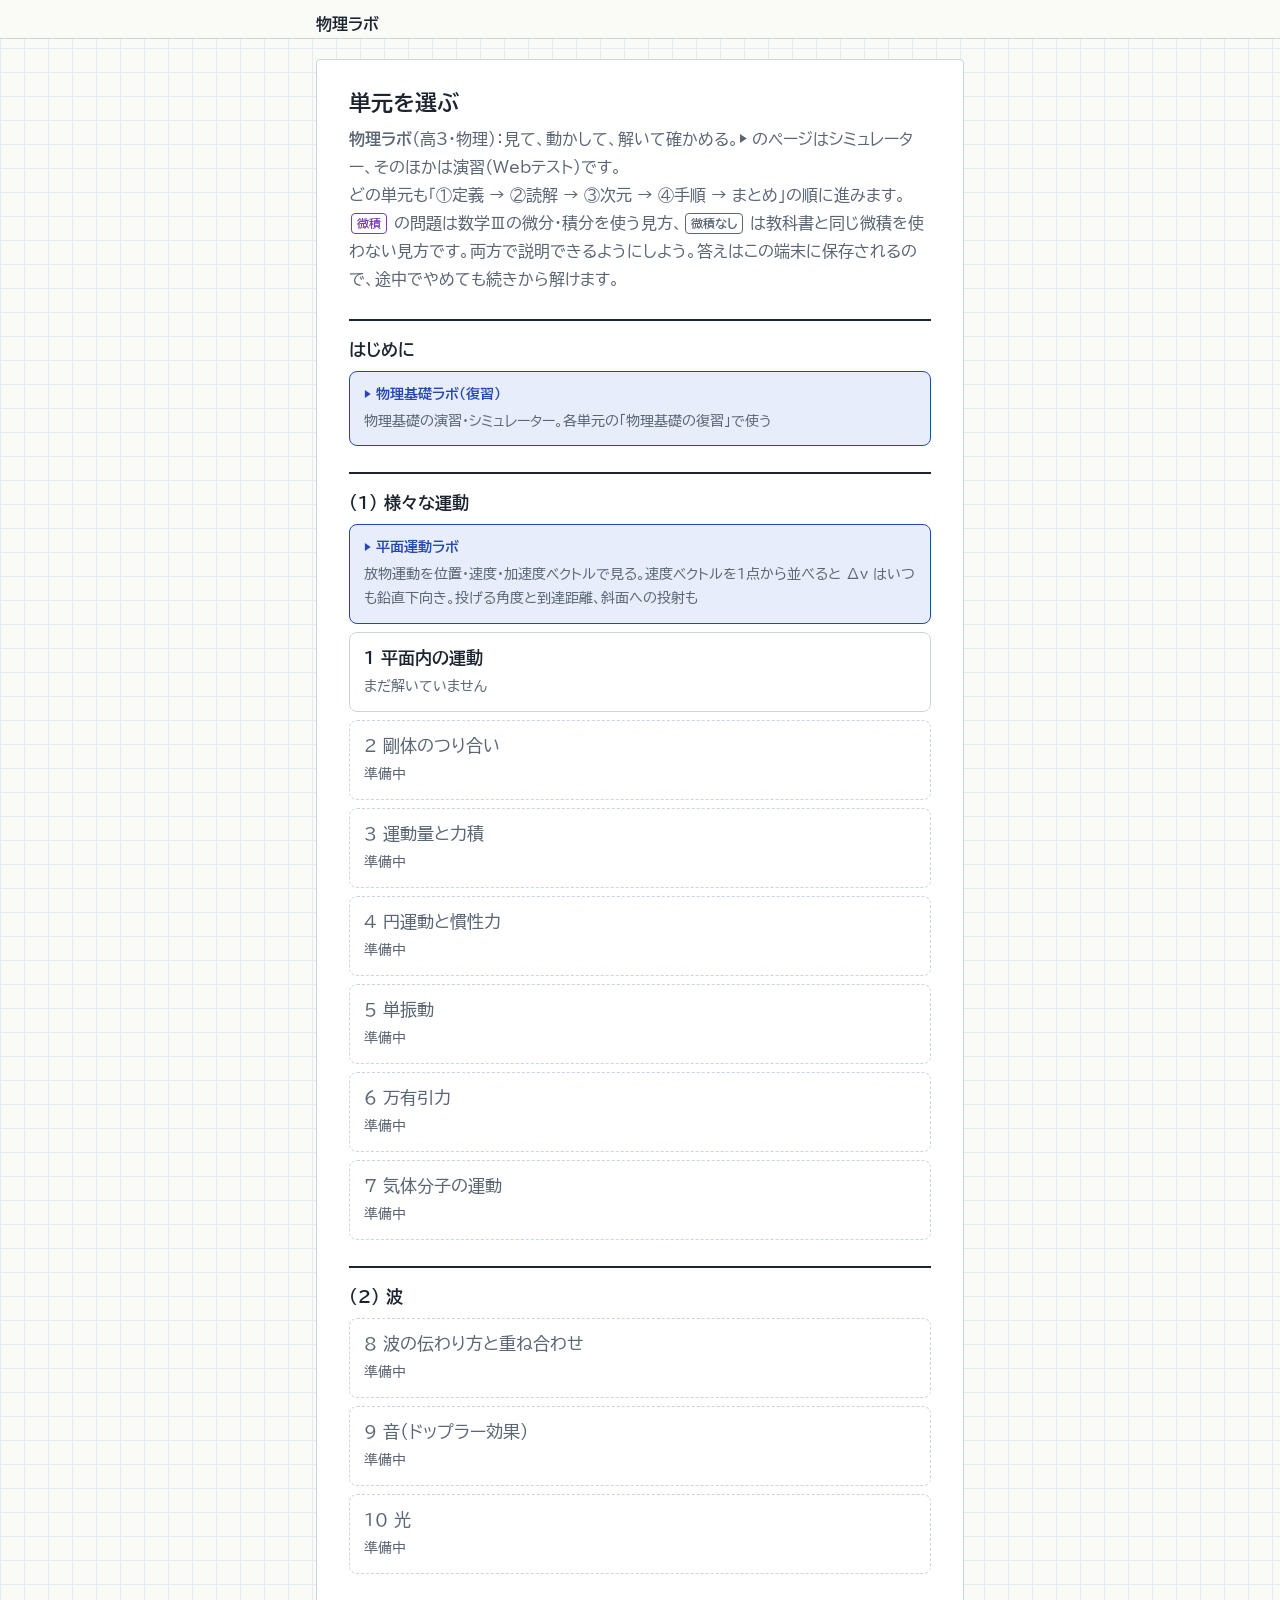
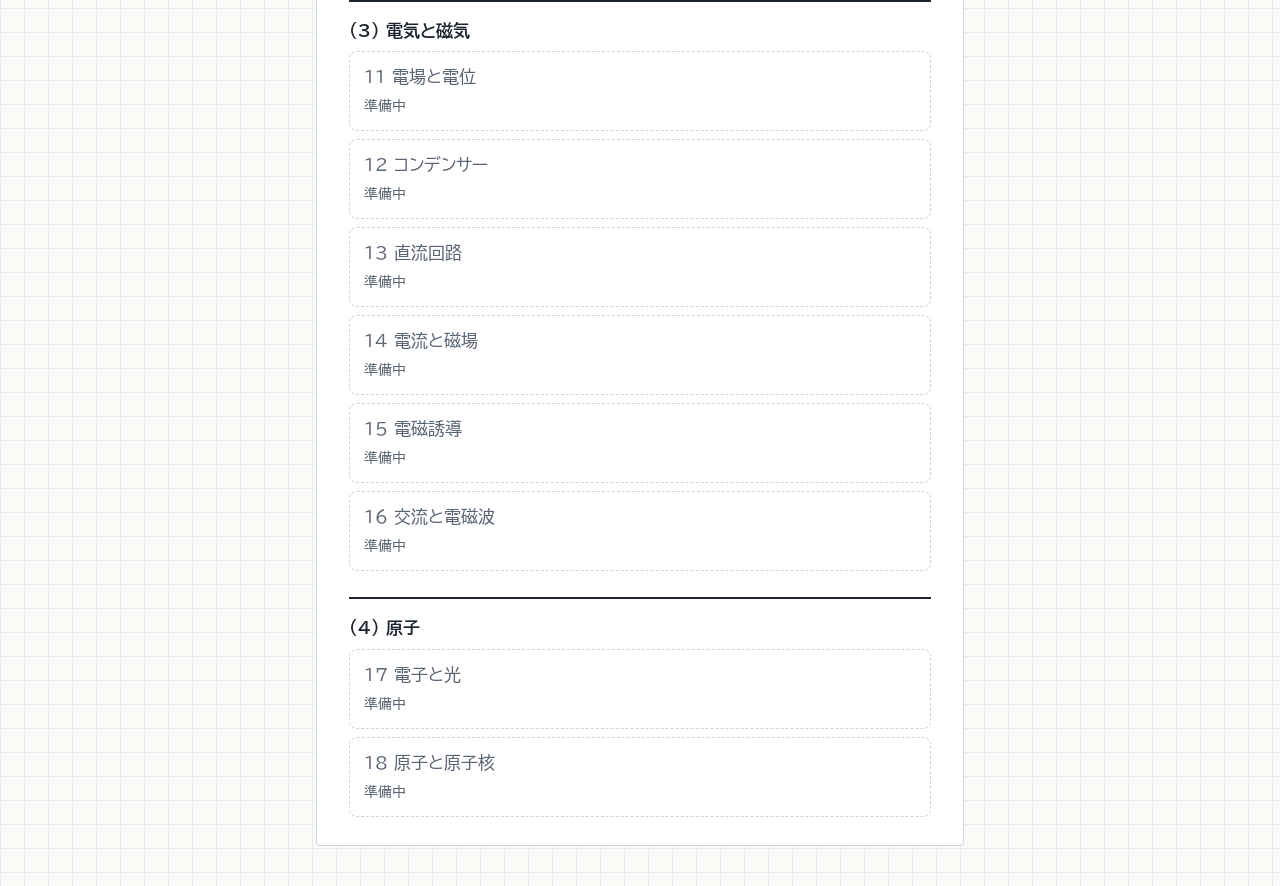
==== index.html @ bb5f7d7b "物理ラボの骨組みと単元1「平面内の運動」・平面運動ラボを追加 Co-Authored-By: Claude Opus 5.5 <noreply@anthropic.com> Claude-Sessio" ====
<!DOCTYPE html>
<html lang="ja">
<head>
<meta charset="UTF-8">
<meta name="viewport" content="width=device-width, initial-scale=1, viewport-fit=cover">
<title>物理ラボ</title>
<link rel="icon" href="data:image/svg+xml,<svg xmlns='http://www.w3.org/2000/svg' viewBox='0 0 100 100'><text y='.9em' font-size='90'>🪐</text></svg>">
<link rel="preconnect" href="https://fonts.googleapis.com">
<link rel="preconnect" href="https://fonts.gstatic.com" crossorigin>
<link href="https://fonts.googleapis.com/css2?family=BIZ+UDPGothic:wght@400;700&family=Klee+One:wght@600&display=swap" rel="stylesheet">
<link rel="stylesheet" href="css/style.css">
</head>
<body>
<header class="top">
  <div class="top-inner">
    <div class="title-row">
      <a href="#/" class="home" id="homeLink">物理ラボ</a>
      <span class="score-mini" id="scoreMini"></span>
    </div>
    <div id="unitBar" hidden>
      <h1 id="unitTitle"></h1>
      <div class="progress" aria-hidden="true"><span id="progBar"></span></div>
      <nav class="tabs" id="tabs" role="tablist" aria-label="単元の層"></nav>
    </div>
  </div>
</header>
<main id="main"><p class="loading">読み込み中…</p></main>

<!-- 単元の一覧（単元を追加したらここに1行書く） -->
<script src="js/index.js"></script>
<!-- アプリ本体（通常は編集不要） -->
<script src="js/app.js"></script>
</body>
</html>
---- css/style.css ----
/* Ω（オーム）だけは端末のフォントで表示する（Web フォントでは Ω が別の字に化けることがあるため） */
@font-face{font-family:"OhmFix";font-weight:400;src:local("Segoe UI"),local("SegoeUI"),local("Meiryo"),local("Yu Gothic UI"),local("Hiragino Sans W3"),local("HiraginoSans-W3"),local("Helvetica Neue"),local("Roboto"),local("Arial"),local("ArialMT");unicode-range:U+03A9,U+2126}
@font-face{font-family:"OhmFix";font-weight:700;src:local("Segoe UI Bold"),local("SegoeUI-Bold"),local("Meiryo Bold"),local("Meiryo-Bold"),local("Yu Gothic UI Bold"),local("Hiragino Sans W6"),local("HiraginoSans-W6"),local("Helvetica Neue Bold"),local("Roboto Bold"),local("Roboto-Bold"),local("Arial Bold"),local("Arial-BoldMT");unicode-range:U+03A9,U+2126}
:root{
  --paper:#FAFBF7; --grid:#E4EBF1; --ink:#1C2430; --muted:#5B6675;
  --blue:#2447B3; --blue-soft:#E7EDFB; --red:#CF2A2A; --red-soft:#FCECEA;
  --line:#CBD5DF; --sheet:#FFFFFF; --btn:#2447B3;
  --body:"OhmFix","BIZ UDPGothic","Hiragino Kaku Gothic ProN","Hiragino Sans","Yu Gothic UI","Meiryo",system-ui,sans-serif;
  --pen:"Klee One","Hiragino Maru Gothic ProN","Yu Gothic",cursive;
  box-sizing:border-box;
  padding-top:env(safe-area-inset-top,0px);
  padding-bottom:env(safe-area-inset-bottom,0px);
}
@media (prefers-color-scheme:dark){
  :root:not([data-theme="light"]){
    --paper:#121821; --grid:#1B2430; --ink:#E4E9F0; --muted:#9AA6B5;
    --blue:#93AAFF; --blue-soft:#1F2B4B; --red:#FF7A70; --red-soft:#3A2022;
    --line:#2F3B49; --sheet:#18202B; --btn:#3A5BD0;
  }
}
:root[data-theme="dark"]{
  --paper:#121821; --grid:#1B2430; --ink:#E4E9F0; --muted:#9AA6B5;
  --blue:#93AAFF; --blue-soft:#1F2B4B; --red:#FF7A70; --red-soft:#3A2022;
  --line:#2F3B49; --sheet:#18202B; --btn:#3A5BD0;
}
html{scroll-padding-top:calc(env(safe-area-inset-top,0px) + 110px)}
*,*::before,*::after{box-sizing:inherit}
body{
  margin:0; color:var(--ink); font-family:var(--body); font-size:17px; line-height:1.75;
  background-color:var(--paper);
  background-image:
    linear-gradient(var(--grid) 1px,transparent 1px),
    linear-gradient(90deg,var(--grid) 1px,transparent 1px);
  background-size:24px 24px;
  -webkit-text-size-adjust:100%;
}
button,select,input,textarea{font:inherit;color:inherit}
button{-webkit-appearance:none;appearance:none}
button:disabled,input:disabled,textarea:disabled{opacity:1;color:var(--ink);-webkit-text-fill-color:var(--ink)}
.opt.wrongpick:disabled{color:var(--muted);-webkit-text-fill-color:var(--muted)}
:focus-visible{outline:3px solid var(--blue);outline-offset:2px}

/* header */
.top{
  position:sticky; top:env(safe-area-inset-top,0px); z-index:10;
  background:var(--paper); border-bottom:1px solid var(--line);
}
.top-inner{max-width:680px;margin:0 auto;padding:10px 16px 0}
.title-row{display:flex;align-items:baseline;justify-content:space-between;gap:12px}
h1{font-size:19px;margin:2px 0 0;line-height:1.4}
.home{font-weight:700;color:var(--ink);text-decoration:none;font-size:16px}
.in-unit .home{color:var(--blue);font-weight:400;font-size:14px}
.score-mini{font-size:14px;color:var(--muted);white-space:nowrap}
.progress{height:4px;background:var(--line);border-radius:2px;margin:8px 0 0;overflow:hidden}
.progress span{display:block;height:100%;background:var(--blue);width:0;transition:width .3s}
.tabs{display:flex;gap:4px;overflow-x:auto;padding:8px 0 0;scrollbar-width:none}
.tabs::-webkit-scrollbar{display:none}
.tab{
  flex:0 0 auto; border:0; background:none; padding:8px 12px 10px; font-size:15px;
  color:var(--muted); border-bottom:3px solid transparent; cursor:pointer;
}
.tab[aria-selected="true"]{color:var(--ink);font-weight:700;border-bottom-color:var(--blue)}
.tab .cnt{font-size:12px;margin-left:4px}

/* page */
main{max-width:680px;margin:0 auto;padding:20px 16px 40px}
.sheet{background:var(--sheet);border:1px solid var(--line);border-radius:4px;padding:22px 18px}
h2{font-size:22px;margin:0 0 6px;line-height:1.4}
.intro{margin:0 0 14px;color:var(--muted);font-size:16px}
h3{font-size:17px;margin:32px 0 4px;padding-top:14px;border-top:2px solid var(--ink)}
h3:first-of-type{margin-top:22px}
.lead{margin:0 0 6px;font-size:16px}
blockquote{margin:10px 0;padding:10px 14px;background:var(--blue-soft);border-left:4px solid var(--blue);font-size:16px}
blockquote p{margin:0}
details.ref{margin:10px 0 4px;border:1px dashed var(--line);border-radius:4px;padding:6px 12px}
details.ref summary{cursor:pointer;color:var(--blue);font-weight:700;font-size:15px;padding:4px 0}
.tbl{overflow-x:auto;margin:8px 0}
table{border-collapse:collapse;font-size:14px;min-width:100%}
th,td{border:1px solid var(--line);padding:6px 8px;text-align:left;vertical-align:top}
th{background:var(--blue-soft)}
.formula{font-size:16px;margin:6px 0}
svg.graph{display:block;max-width:100%;height:auto;margin:8px 0}

/* question */
.q{padding:16px 0 18px;border-bottom:1px solid var(--line);position:relative}
.q:last-child{border-bottom:0}
.qno{font-weight:700;color:var(--blue);margin-right:6px}
.prompt{margin:0 0 10px}
.opts{display:grid;gap:8px}
.opt{
  text-align:left; padding:11px 14px; min-height:46px; border:1.5px solid var(--line);
  border-radius:8px; background:var(--sheet); cursor:pointer; line-height:1.5;
}
.opt.sel{border-color:var(--blue);background:var(--blue-soft);font-weight:700}
.opt:disabled{cursor:default}
.opt.right{border-color:var(--blue);border-style:dashed}
.opt.right::after{content:"  ← 正解";font-weight:700;color:var(--blue);-webkit-text-fill-color:var(--blue);font-size:14px}
.opt.wrongpick{text-decoration:line-through;color:var(--muted)}
.hint{font-size:14px;color:var(--muted);margin:-4px 0 8px}
.sentence{margin:0 0 10px}
.bl{display:inline-block;min-width:3.2em;padding:0 6px;margin:0 2px;border-bottom:2px solid var(--blue);text-align:center;font-weight:700}
.bl .k{color:var(--blue);font-size:13px;margin-right:2px}
.bl.empty{color:var(--muted);font-weight:400}
.selects{display:grid;gap:8px}
.selrow{display:flex;align-items:center;gap:10px}
.selrow label{min-width:1.6em;font-weight:700;color:var(--blue)}
.selrow select{flex:1;min-height:44px;padding:6px 10px;border:1.5px solid var(--line);border-radius:8px;background:var(--sheet)}
.numrow{display:flex;align-items:center;gap:10px;flex-wrap:wrap}
.numrow input{width:9em;min-height:46px;padding:6px 12px;border:1.5px solid var(--line);border-radius:8px;background:var(--sheet);font-size:18px}
.numrow .unit{font-size:17px}
textarea{width:100%;min-height:96px;padding:10px 12px;border:1.5px solid var(--line);border-radius:8px;background:var(--sheet);line-height:1.6;resize:vertical}
.actions{display:flex;gap:10px;align-items:center;margin-top:12px;flex-wrap:wrap}
.btn{border:0;border-radius:8px;padding:11px 20px;min-height:46px;font-weight:700;cursor:pointer;background:var(--btn);color:#fff}
.btn.ghost{background:none;color:var(--blue);border:1.5px solid var(--blue)}
.link{background:none;border:0;color:var(--muted);text-decoration:underline;cursor:pointer;font-size:14px;padding:6px 0}
.note{font-size:14px;color:var(--red)}

/* red pen feedback */
.fb{margin-top:12px;display:flex;gap:12px;align-items:flex-start}
.mark{flex:0 0 56px;width:56px;height:56px}
.mark path{fill:none;stroke:var(--red);stroke-width:4.5;stroke-linecap:round;stroke-linejoin:round;stroke-dasharray:180;stroke-dashoffset:0;animation:draw .45s ease-out}
@keyframes draw{from{stroke-dashoffset:180}to{stroke-dashoffset:0}}
.fb-body{flex:1;min-width:0}
.verdict{font-family:var(--pen);color:var(--red);font-size:20px;line-height:1.3;margin:4px 0 2px}
.explain{font-size:15.5px;margin:0}
.explain .ans{display:block;font-weight:700;margin-bottom:2px}
.trap{display:block;background:var(--red-soft);padding:6px 10px;border-radius:6px;margin:4px 0;font-size:15px}
.model{background:var(--blue-soft);padding:10px 12px;border-radius:6px;margin-top:10px;font-size:15.5px}
.model b{display:block;color:var(--blue)}
.selfmark{display:flex;gap:8px;margin-top:10px;flex-wrap:wrap}
.selfmark button{border:1.5px solid var(--line);background:var(--sheet);border-radius:8px;padding:8px 14px;min-height:44px;cursor:pointer}
.checklist label{display:flex;gap:10px;align-items:flex-start;padding:6px 0;cursor:pointer}
.checklist input{width:22px;height:22px;margin-top:4px;accent-color:var(--blue);flex:0 0 auto}

/* nav + results */
.pager{display:flex;justify-content:space-between;gap:10px;margin-top:20px}
.res-row{display:grid;grid-template-columns:6.5em 1fr 4.2em;gap:10px;align-items:center;padding:8px 0;border-bottom:1px solid var(--line)}
.bar{height:10px;background:var(--line);border-radius:5px;overflow:hidden}
.bar span{display:block;height:100%;background:var(--blue)}
.res-row .n{text-align:right;font-size:15px}
.big{font-family:var(--pen);color:var(--red);font-size:44px;line-height:1.1;margin:6px 0 2px}
.advice{margin:14px 0 0;padding:0;list-style:none}
.advice li{padding:10px 12px;border-left:4px solid var(--red);background:var(--red-soft);margin-bottom:8px;border-radius:0 6px 6px 0;font-size:15.5px}
.foot{font-size:13px;color:var(--muted);margin-top:28px}
@media (prefers-reduced-motion:reduce){.mark path{animation:none}.progress span{transition:none}}
@media (min-width:600px){.sheet{padding:28px 32px}.opts.two{grid-template-columns:1fr 1fr}}

/* menu */
.loading{color:var(--muted)}
.menu h3{margin-top:26px}
.units{list-style:none;margin:6px 0 0;padding:0;display:grid;gap:8px}
.unit{display:block;padding:12px 14px;border:1.5px solid var(--line);border-radius:8px;background:var(--sheet);color:var(--ink);text-decoration:none}
a.unit:hover{border-color:var(--blue)}
.unit .ut{font-weight:700;display:block;line-height:1.5}
.unit .us{font-size:14px;color:var(--muted);display:flex;gap:10px;align-items:center;margin-top:4px}
.unit .us .bar{flex:1;max-width:160px}
.unit.soon{border-style:dashed;color:var(--muted)}
.unit.link{border-color:var(--blue);background:var(--blue-soft)}
.unit.link .ut{color:var(--blue)}
.unit.soon .ut{font-weight:400}
.warn{background:#FFF6D6;color:#5A4500;border:1px solid #E8CF6B;border-radius:6px;padding:10px 14px;font-size:14px;margin-bottom:14px}
.warn ul{margin:4px 0 0;padding-left:1.2em}
a.btn{display:inline-flex;align-items:center;text-decoration:none}
a.tab{text-decoration:none;display:inline-block}
a.link{color:var(--muted)}
.numrow .sign{min-width:46px;min-height:46px;border:1.5px solid var(--line);border-radius:8px;background:var(--sheet);font-size:20px;font-weight:700;cursor:pointer}

/* 物理ラボで追加：微積／微積なしのタグと、導出の2列比較 */
.calc-tag,.nocalc-tag{display:inline-block;font-size:12px;font-weight:700;border-radius:4px;padding:0 5px;margin:0 2px;vertical-align:1px;line-height:1.6;white-space:nowrap}
.calc-tag{color:#7a3db8;border:1px solid #7a3db8}
.nocalc-tag{color:var(--muted);border:1px solid var(--muted)}
@media (prefers-color-scheme:dark){:root:not([data-theme="light"]) .calc-tag{color:#c9a2ff;border-color:#c9a2ff}}
:root[data-theme="dark"] .calc-tag{color:#c9a2ff;border-color:#c9a2ff}
.derive{display:grid;gap:10px;margin:10px 0}
.derive>div{border:1px solid var(--line);border-radius:6px;padding:8px 12px;min-width:0}
.derive h4{margin:0 0 4px;font-size:15px}
.derive p{margin:4px 0;font-size:15px}
@media (min-width:600px){.derive{grid-template-columns:1fr 1fr}}
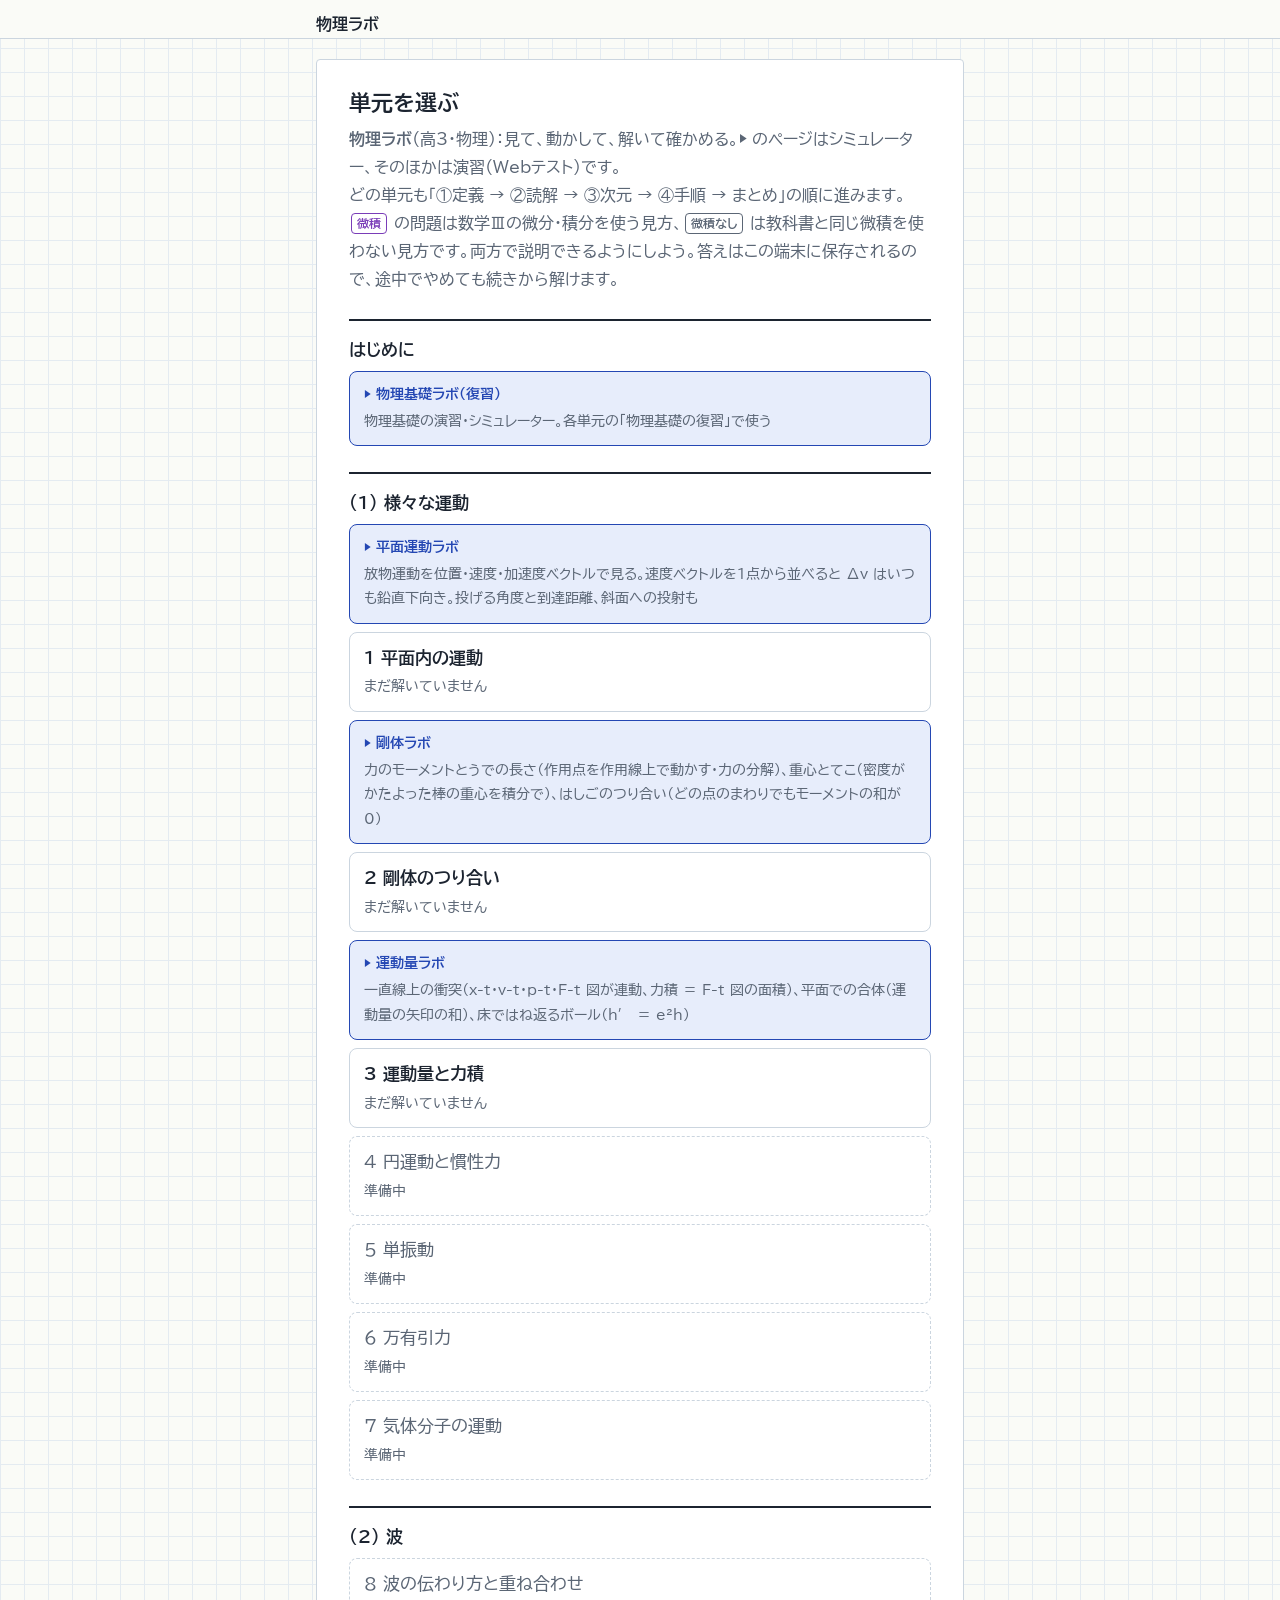
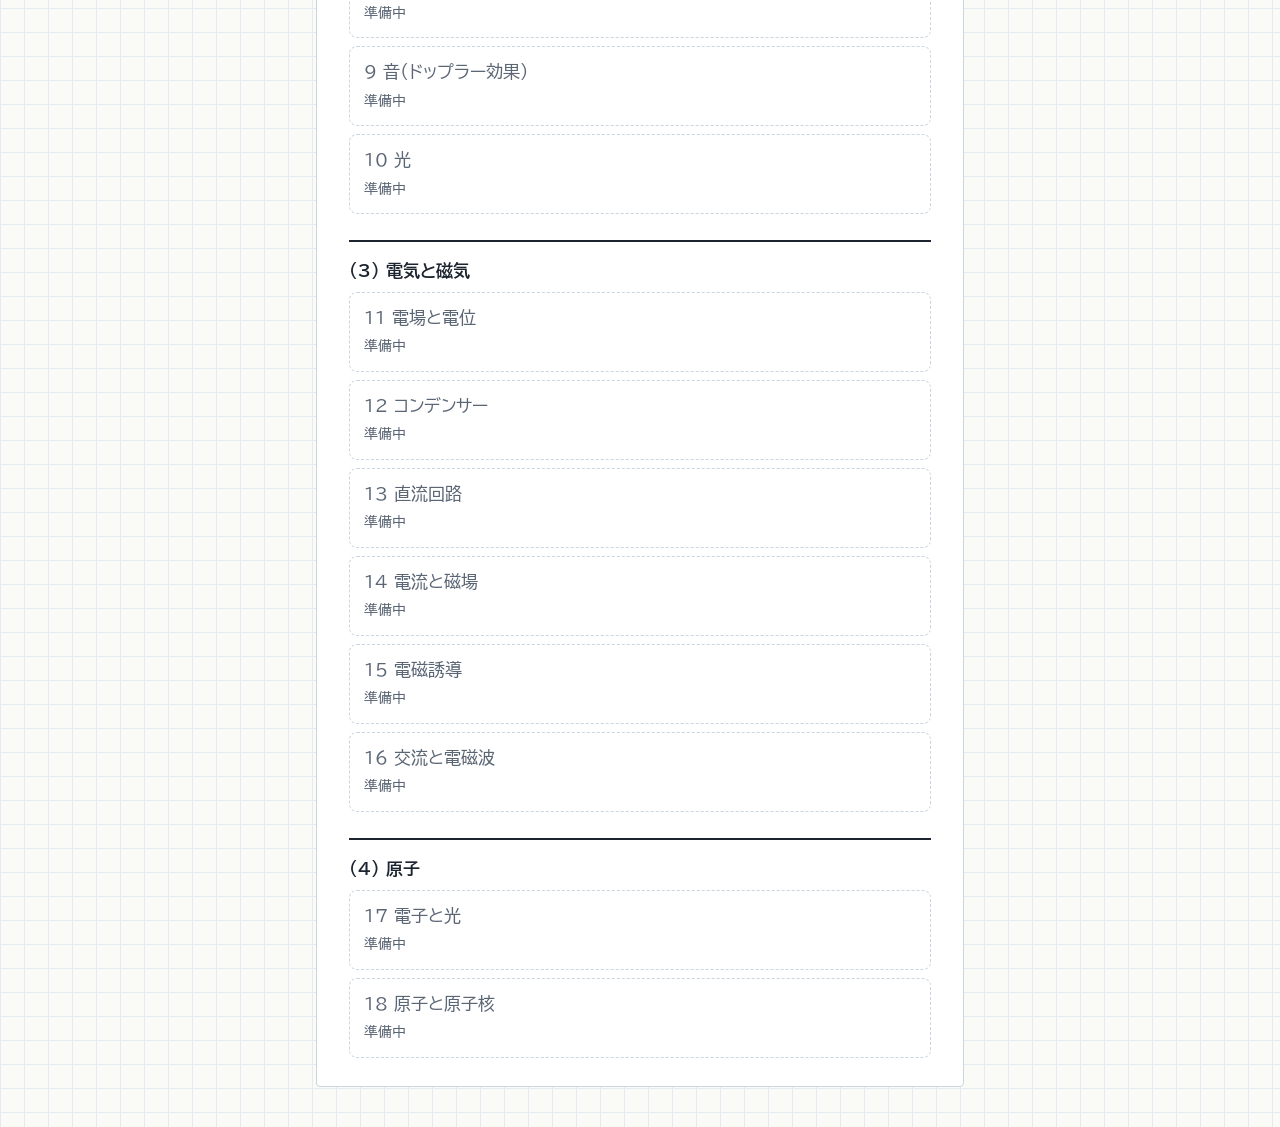
==== commit 2f2a891e: "単元3「運動量と力積」と運動量ラボを追加。単元・シミュレーターの共通部品（js/kit.js、anim/lab.css、anim/lab-common.js）を用意 Co-Authored-By: C" ====
--- a/index.html
+++ b/index.html
@@ -28,6 +28,8 @@
 
 <!-- 単元の一覧（単元を追加したらここに1行書く） -->
 <script src="js/index.js"></script>
+<!-- 単元ファイル用の共通部品（物理量の斜体・分数・微積タグなど） -->
+<script src="js/kit.js"></script>
 <!-- アプリ本体（通常は編集不要） -->
 <script src="js/app.js"></script>
 </body>
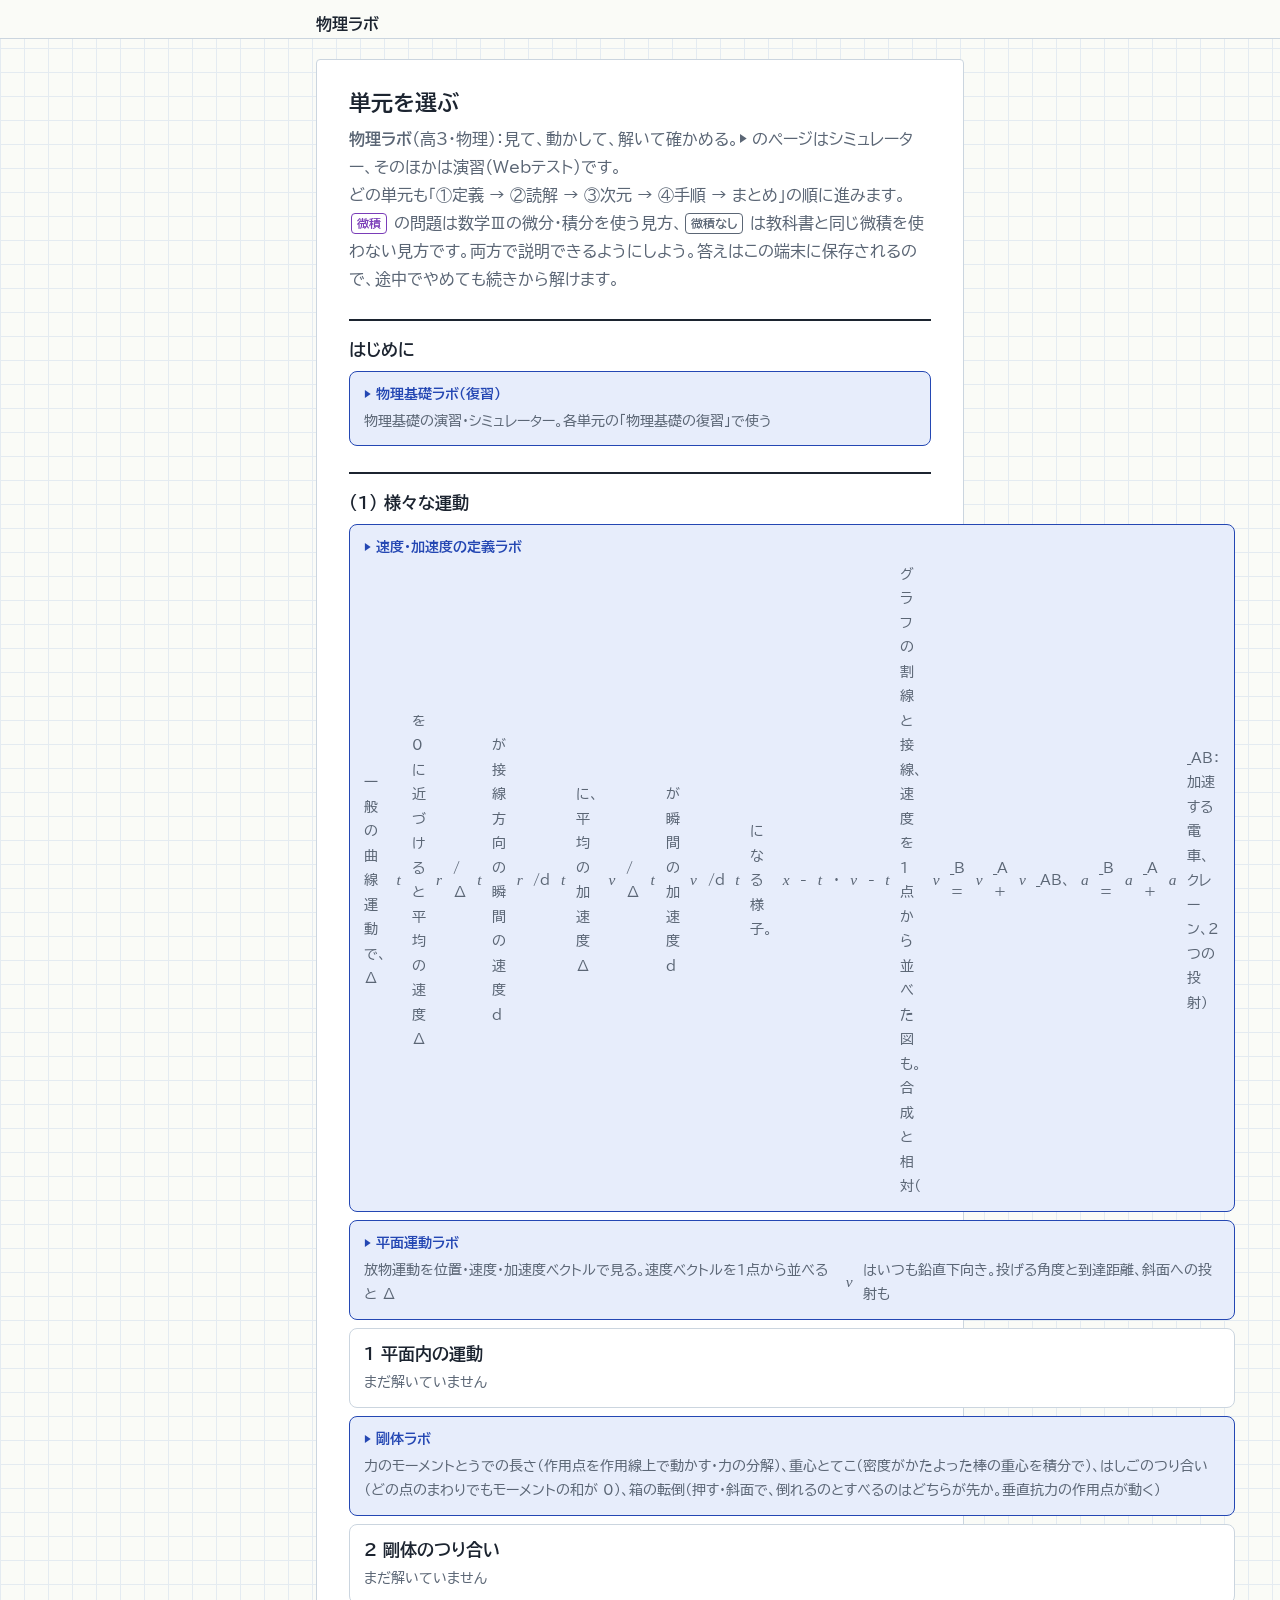
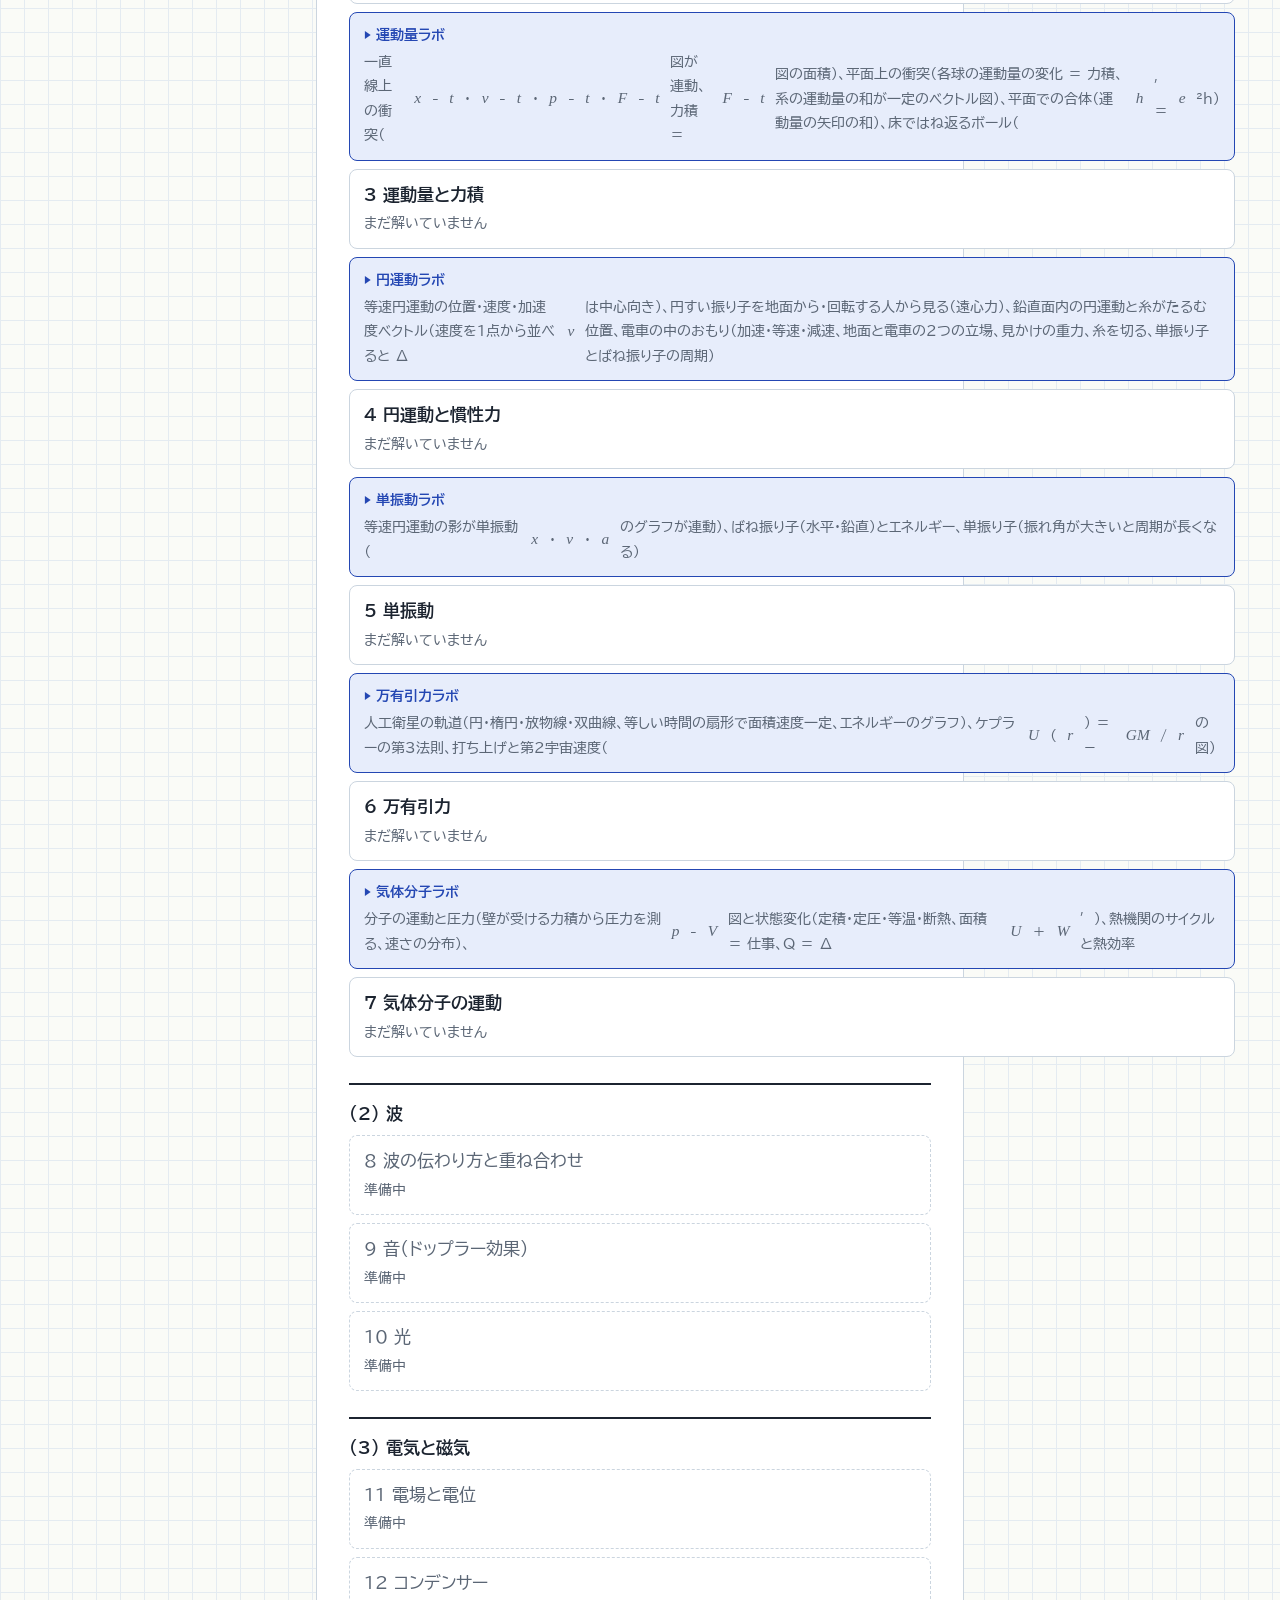
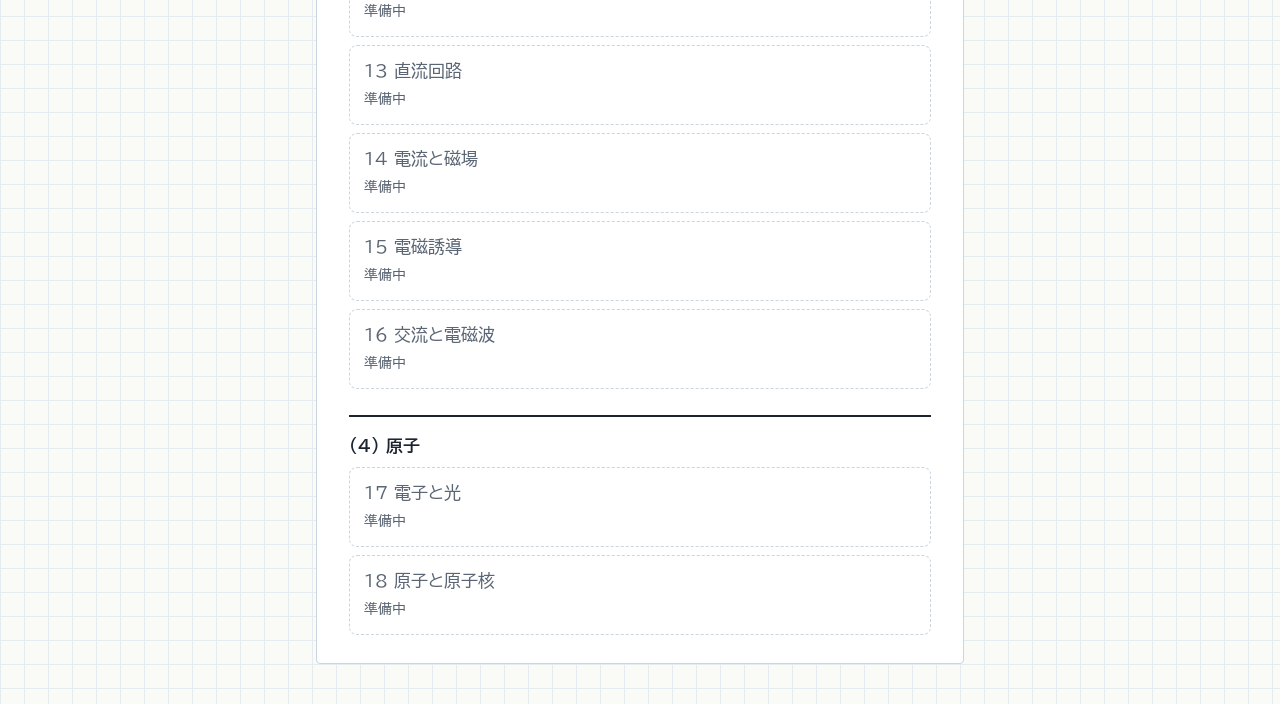
==== commit 55acc065: "Notation: auto-italicize physical-quantity letters in running text (js/italic.js); README convention" ====
--- a/index.html
+++ b/index.html
@@ -29,6 +29,7 @@
 <!-- 単元の一覧（単元を追加したらここに1行書く） -->
 <script src="js/index.js"></script>
 <!-- 単元ファイル用の共通部品（物理量の斜体・分数・微積タグなど） -->
+<script src="js/italic.js"></script>
 <script src="js/kit.js"></script>
 <!-- アプリ本体（通常は編集不要） -->
 <script src="js/app.js"></script>
--- a/css/style.css
+++ b/css/style.css
@@ -176,3 +176,6 @@
 .derive h4{margin:0 0 4px;font-size:15px}
 .derive p{margin:4px 0;font-size:15px}
 @media (min-width:600px){.derive{grid-template-columns:1fr 1fr}}
+/* 選択肢が長くても画面からはみ出さない */
+.selects,.selrow{min-width:0;max-width:100%}
+.selrow select{min-width:0;max-width:100%;text-overflow:ellipsis}
